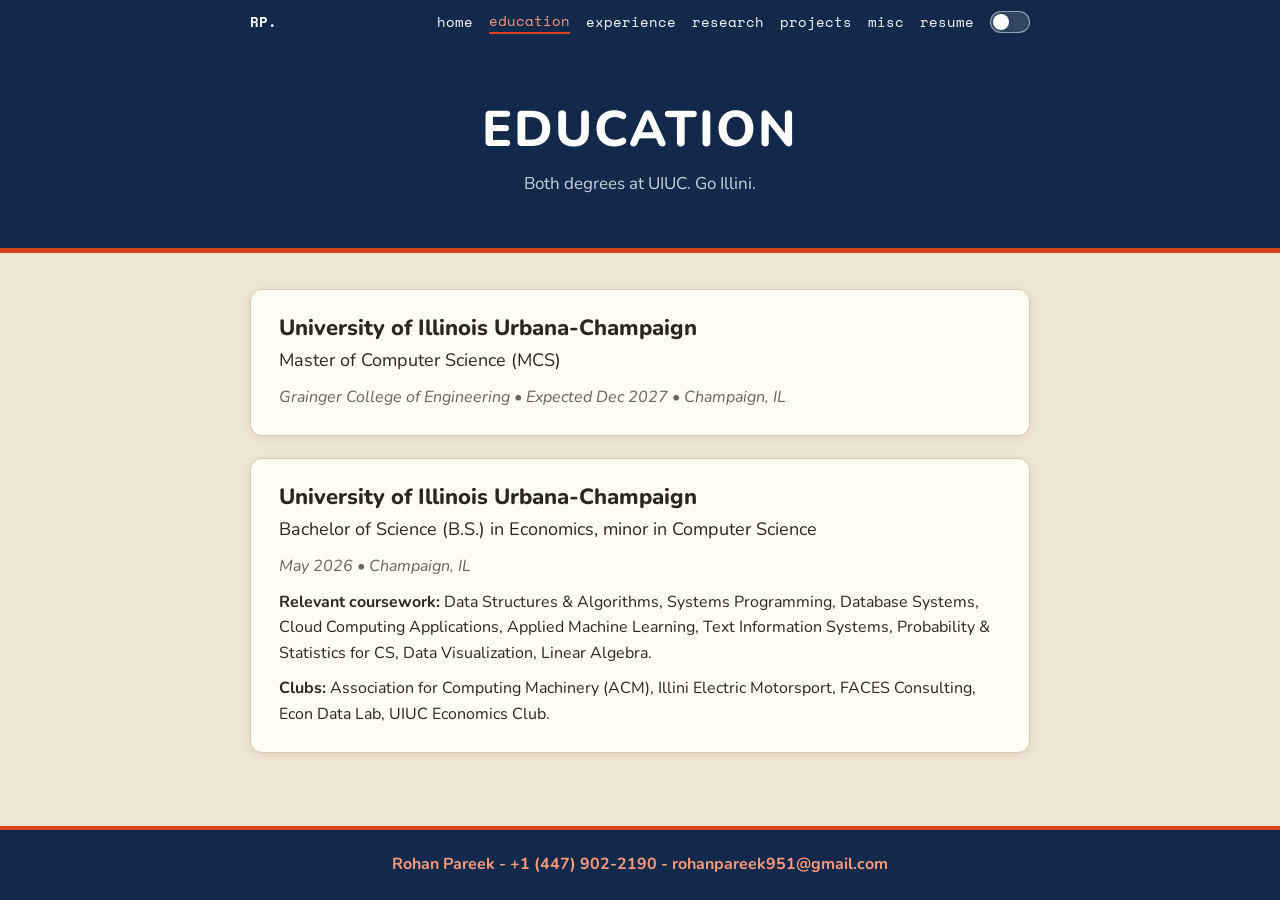
==== education.html @ 8a02ed47 "education tab, card layout, get in touch section changes" ====
<!DOCTYPE html>
<html lang="en">
<head>
<meta charset="utf-8">
<meta name="viewport" content="width=device-width, initial-scale=1">
<title>Education - Rohan Pareek</title>
<link rel="preconnect" href="https://fonts.googleapis.com">
<link rel="preconnect" href="https://fonts.gstatic.com" crossorigin>
<link href="https://fonts.googleapis.com/css2?family=Nunito:wght@400;600;700;800&family=Space+Mono:wght@400;700&display=swap" rel="stylesheet">
<link rel="stylesheet" href="style.css">
<script src="script.js"></script>
</head>
<body>

<nav>
  <div class="wrap nav-inner">
    <a href="index.html" class="logo">RP.</a>
    <div class="nav-links">
      <a href="index.html">home</a>
      <a href="education.html" class="active">education</a>
      <a href="experience.html">experience</a>
      <a href="research.html">research</a>
      <a href="projects.html">projects</a>
      <a href="misc.html">misc</a>
      <a href="resume.pdf" target="_blank" rel="noopener">resume</a>
      <button id="theme-btn" class="toggle" role="switch" aria-checked="false" aria-label="dark mode" title="dark mode"><span class="knob"></span></button>
    </div>
  </div>
</nav>

<header class="page-head">
  <div class="wrap">
    <h1>Education</h1>
    <p class="sub">Both degrees at UIUC. Go Illini.</p>
  </div>
</header>

<main class="wrap">

<div class="card">
  <h3>University of Illinois Urbana-Champaign</h3>
  <p class="card-sub">Master of Computer Science (MCS)</p>
  <p class="meta">Grainger College of Engineering &bull; Expected Dec 2027 &bull; Champaign, IL</p>
</div>

<div class="card">
  <h3>University of Illinois Urbana-Champaign</h3>
  <p class="card-sub">Bachelor of Science (B.S.) in Economics, minor in Computer Science</p>
  <p class="meta">May 2026 &bull; Champaign, IL</p>
  <p><b>Relevant coursework:</b> Data Structures &amp; Algorithms, Systems Programming,
    Database Systems, Cloud Computing Applications, Applied Machine Learning, Text
    Information Systems, Probability &amp; Statistics for CS, Data Visualization,
    Linear Algebra.</p>
  <p><b>Clubs:</b> Association for Computing Machinery (ACM), Illini Electric Motorsport,
    FACES Consulting, Econ Data Lab, UIUC Economics Club.</p>
</div>

</main>

<footer>
  <div class="wrap">
    <p>Rohan Pareek - <a href="tel:+14479022190">+1 (447) 902-2190</a> - <a href="mailto:rohanpareek951@gmail.com">rohanpareek951@gmail.com</a></p>
  </div>
</footer>

</body>
</html>
---- style.css ----
/* colors - illinois orange + navy */
:root {
  --bg: #efe5d3;
  --text: #2a2620;
  --muted: #6b6255;
  --navy: #13294b;
  --orange: #d8431f;
  --line: #d8c9ae;
  --box: #f8f2e7;
  --card: #fffcf6;
  --shadow: rgba(60, 40, 10, 0.08);
}

[data-theme="dark"] {
  --bg: #121a28;
  --text: #dde2ea;
  --muted: #95a0b2;
  --navy: #0b1424;
  --orange: #ff7a50;
  --line: #27344a;
  --box: #18233a;
  --card: #1a2539;
  --shadow: rgba(0, 0, 0, 0.35);
}

* {
  box-sizing: border-box;
}

body {
  margin: 0;
  font-family: "Nunito", -apple-system, Helvetica, Arial, sans-serif;
  font-size: 16px;
  line-height: 1.6;
  color: var(--text);
  background: var(--bg);
  min-height: 100vh;
  display: flex;
  flex-direction: column;
}

/* push the footer to the bottom on short pages */
main {
  flex: 1;
  width: 100%;
}

.wrap {
  max-width: 820px;
  margin: 0 auto;
  padding: 0 20px;
}

a {
  color: var(--orange);
}

a:hover {
  text-decoration-thickness: 2px;
}

/* nav */
nav {
  position: sticky;
  top: 0;
  z-index: 10;
  background: var(--navy);
  font-family: "Space Mono", Menlo, monospace;
  font-size: 14px;
}

.nav-inner {
  display: flex;
  justify-content: space-between;
  align-items: center;
  flex-wrap: wrap;
  gap: 8px;
  padding-top: 10px;
  padding-bottom: 10px;
}

nav a {
  color: #fff;
  text-decoration: none;
}

nav a:hover {
  color: #ff9a7a;
  text-decoration: underline;
}

/* the tab for the page you're on */
.nav-links a.active {
  color: #ff9a7a;
  border-bottom: 2px solid var(--orange);
}

.logo {
  font-weight: 700;
}

.nav-links {
  display: flex;
  flex-wrap: wrap;
  gap: 16px;
  align-items: center;
}

/* dark mode switch */
.toggle {
  position: relative;
  width: 40px;
  height: 22px;
  padding: 0;
  border: 1px solid #ffffff80;
  border-radius: 11px;
  background: #ffffff22;
  cursor: pointer;
  transition: background 0.2s;
}

.knob {
  position: absolute;
  top: 2px;
  left: 2px;
  width: 16px;
  height: 16px;
  border-radius: 50%;
  background: #fff;
  transition: left 0.2s;
}

.toggle[aria-checked="true"] {
  background: var(--orange);
  border-color: var(--orange);
}

.toggle[aria-checked="true"] .knob {
  left: 20px;
}

.toggle:hover {
  border-color: #fff;
}

/* header */
header {
  background: var(--navy);
  color: #fff;
  padding: 40px 0 44px;
  border-bottom: 5px solid var(--orange);
}

.header-inner {
  display: flex;
  align-items: center;
  gap: 28px;
}

.me {
  width: 130px;
  height: 130px;
  object-fit: cover;
  border: 3px solid #fff;
}

header h1 {
  margin: 0 0 6px;
  font-weight: 800;
  font-size: 38px;
  line-height: 1.2;
}

.sub {
  margin: 0 0 16px;
  color: #c9d2e0;
}

/* big centered intro on the home page */
header.hero {
  min-height: calc(100vh - 46px);
  display: flex;
  align-items: center;
  padding: 60px 0;
  text-align: center;
}

.hero-inner {
  width: 100%;
  max-width: 700px;
}

.hero h1 {
  font-size: clamp(38px, 7vw, 64px);
  font-weight: 800;
  line-height: 1.1;
  margin: 0 0 28px;
}

.hero .name {
  color: #ff7a50;
}

.hero p {
  color: #c9d2e0;
  font-size: 17px;
  margin: 0 auto 18px;
}

.hero .links {
  margin-top: 30px;
}

.hero .links a {
  margin: 0 5px 8px;
}

.hero .me {
  display: block;
  margin: 0 auto 24px;
  border-radius: 50%;
}

/* contact section under the hero */
.contact {
  text-align: center;
  padding: 30px 0 10px;
}

.contact h2::before {
  content: none;
}

.contact h2 {
  font-family: "Nunito", -apple-system, Helvetica, Arial, sans-serif;
  font-weight: 800;
  font-size: 26px;
}

.contact .links a {
  margin: 0 5px 8px;
  color: var(--orange);
  background: none;
  border-color: var(--orange);
}

.contact .links a:hover {
  color: #fff;
  background: var(--orange);
}

/* page title on the inner pages */
header.page-head {
  padding: 56px 0 50px;
  margin-bottom: 36px;
  text-align: center;
}

.page-head h1 {
  font-size: clamp(34px, 6vw, 50px);
  font-weight: 800;
  text-transform: uppercase;
  letter-spacing: 2px;
  margin-bottom: 10px;
}

.page-head .sub {
  margin: 0;
  font-size: 17px;
}

.sub a {
  color: #fff;
}

.links {
  margin: 0;
  font-family: "Space Mono", Menlo, monospace;
  font-size: 14px;
}

.links a {
  display: inline-flex;
  align-items: center;
  gap: 7px;
  color: #fff;
  text-decoration: none;
  background: #ffffff1a;
  border: 1px solid #ffffff59;
  border-radius: 999px;
  padding: 5px 16px;
  margin: 0 6px 8px 0;
  transition: background 0.15s, border-color 0.15s;
}

.links a:hover {
  background: var(--orange);
  border-color: var(--orange);
}

/* sections */
section {
  padding-top: 20px;
}

h2 {
  font-family: "Space Mono", Menlo, monospace;
  font-size: 20px;
  margin: 24px 0 14px;
}

h2::before {
  content: "# ";
  color: var(--orange);
}

h3 {
  font-size: 17px;
  margin: 0 0 6px;
}

ul {
  padding-left: 20px;
}

li {
  margin-bottom: 6px;
}

.small {
  font-size: 14px;
  color: var(--muted);
}

/* cards (education, experience, research, projects, misc) */
.card,
.project {
  background: var(--card);
  border: 1px solid var(--line);
  border-radius: 12px;
  padding: 24px 28px;
  margin-bottom: 22px;
  box-shadow: 0 2px 8px var(--shadow);
  transition: transform 0.15s, box-shadow 0.15s, border-color 0.15s;
}

.card:hover,
.project:hover {
  transform: translateY(-3px);
  box-shadow: 0 8px 22px var(--shadow);
  border-color: var(--orange);
}

.card h3 {
  font-size: 22px;
  font-weight: 800;
  line-height: 1.3;
  margin: 0 0 4px;
}

.card-sub {
  font-size: 18px;
  margin: 0 0 4px;
}

.meta {
  font-style: italic;
  color: var(--muted);
  margin: 0 0 12px;
}

.card p {
  margin: 0 0 10px;
}

.card > :last-child {
  margin-bottom: 0;
}

.card ul {
  margin: 8px 0 12px;
}

.misc-grid {
  display: grid;
  grid-template-columns: 1fr 1fr;
  gap: 0 22px;
}

.misc-grid .card:first-child {
  grid-column: 1 / -1;
}

.date {
  font-family: "Space Mono", Menlo, monospace;
  font-size: 13px;
  color: var(--muted);
  white-space: nowrap;
}

/* github link with the logo */
.stack + p {
  margin-top: 12px;
}

.gh-link {
  display: inline-flex;
  align-items: center;
  gap: 6px;
}

/* projects */
.projects {
  display: grid;
  grid-template-columns: 1fr 1fr;
  gap: 22px;
}

.project {
  margin-bottom: 0;
}

.project h3 {
  font-size: 20px;
  font-weight: 800;
}

.project p {
  margin: 0 0 8px;
  font-size: 15px;
}

.stack {
  font-family: "Space Mono", Menlo, monospace;
  font-size: 12.5px !important;
  color: var(--muted);
  margin-bottom: 0 !important;
}

.misc {
  list-style: square;
}

.misc li::marker {
  color: var(--orange);
}

/* footer */
footer {
  margin-top: 50px;
  padding: 22px 0;
  background: var(--navy);
  border-top: 4px solid var(--orange);
  text-align: center;
  font-weight: 700;
  color: #ff9a7a;
}

footer p {
  margin: 0;
}

footer a {
  color: inherit;
  text-decoration: none;
}

footer a:hover {
  text-decoration: underline;
}

/* phones */
@media (max-width: 600px) {
  .header-inner {
    flex-direction: column;
    align-items: flex-start;
    gap: 16px;
  }

  header h1 {
    font-size: 30px;
  }

  .projects,
  .misc-grid {
    grid-template-columns: 1fr;
  }

  .card {
    padding: 20px;
  }

  .nav-links {
    gap: 12px;
  }
}
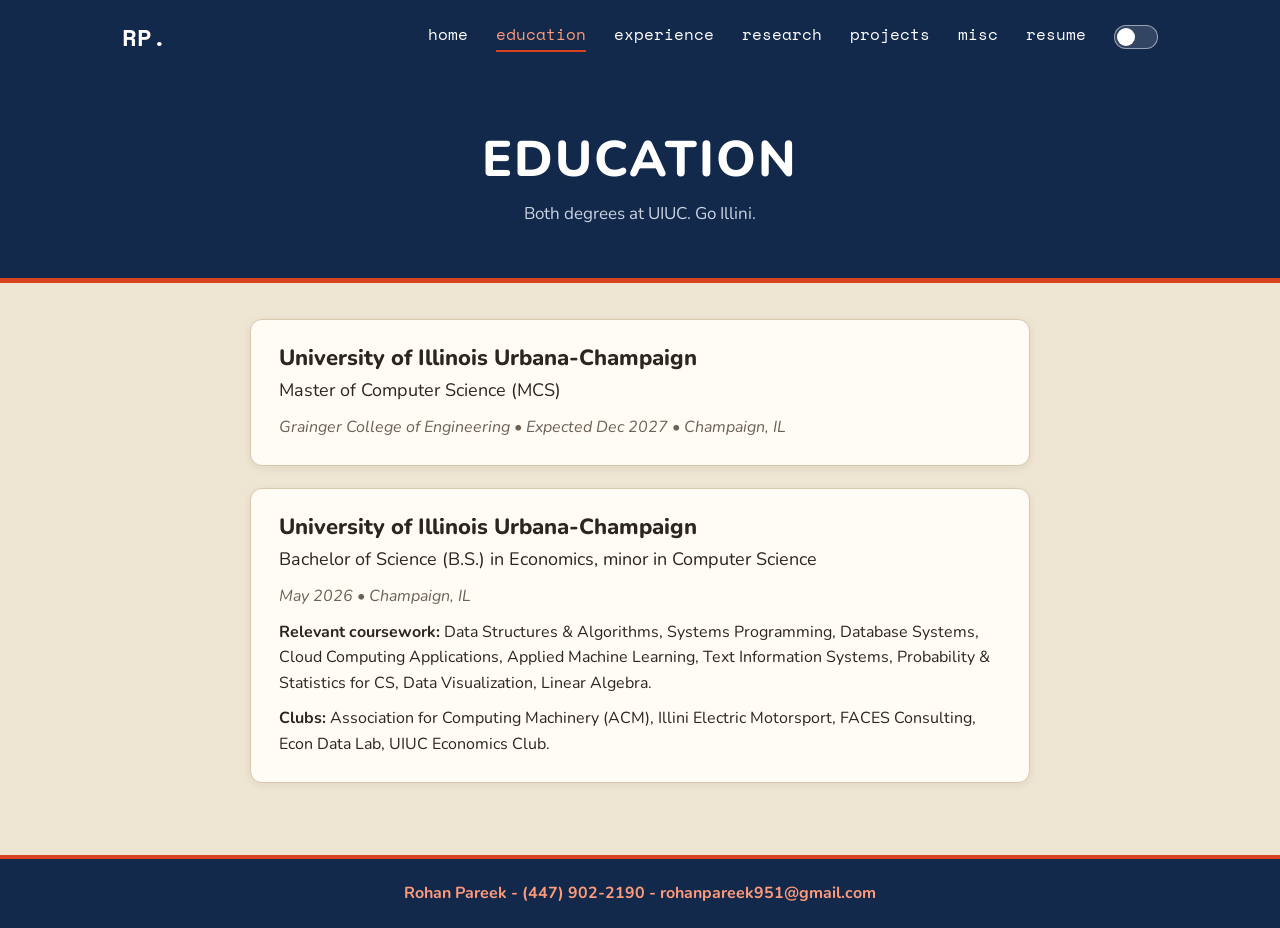
==== commit b5502b90: "phone menu, nav spacing, toggle fix" ====
--- a/education.html
+++ b/education.html
@@ -15,6 +15,7 @@
 <nav>
   <div class="wrap nav-inner">
     <a href="index.html" class="logo">RP.</a>
+    <button class="menu-btn" aria-label="menu" aria-expanded="false"><span></span><span></span><span></span></button>
     <div class="nav-links">
       <a href="index.html">home</a>
       <a href="education.html" class="active">education</a>
@@ -59,7 +60,7 @@
 
 <footer>
   <div class="wrap">
-    <p>Rohan Pareek - <a href="tel:+14479022190">+1 (447) 902-2190</a> - <a href="mailto:rohanpareek951@gmail.com">rohanpareek951@gmail.com</a></p>
+    <p>Rohan Pareek - <a href="tel:+14479022190">(447) 902-2190</a> - <a href="mailto:rohanpareek951@gmail.com">rohanpareek951@gmail.com</a></p>
   </div>
 </footer>
 
--- a/style.css
+++ b/style.css
@@ -66,7 +66,13 @@
   z-index: 10;
   background: var(--navy);
   font-family: "Space Mono", Menlo, monospace;
-  font-size: 14px;
+  font-size: 16px;
+}
+
+/* nav bar gets more room than the page text */
+nav .wrap {
+  max-width: 1100px;
+  padding: 18px 32px;
 }
 
 .nav-inner {
@@ -74,9 +80,9 @@
   justify-content: space-between;
   align-items: center;
   flex-wrap: wrap;
-  gap: 8px;
-  padding-top: 10px;
-  padding-bottom: 10px;
+  gap: 10px;
+  padding-top: 18px;
+  padding-bottom: 18px;
 }
 
 nav a {
@@ -84,6 +90,12 @@
   text-decoration: none;
 }
 
+/* every tab gets the same underline space so the active one doesn't jump */
+.nav-links a {
+  padding-bottom: 2px;
+  border-bottom: 2px solid transparent;
+}
+
 nav a:hover {
   color: #ff9a7a;
   text-decoration: underline;
@@ -92,39 +104,42 @@
 /* the tab for the page you're on */
 .nav-links a.active {
   color: #ff9a7a;
-  border-bottom: 2px solid var(--orange);
+  border-bottom-color: var(--orange);
 }
 
 .logo {
   font-weight: 700;
+  font-size: 24px;
 }
 
 .nav-links {
   display: flex;
   flex-wrap: wrap;
-  gap: 16px;
+  gap: 28px;
   align-items: center;
 }
 
-/* dark mode switch */
+/* dark mode switch - 3px gap around the knob in both positions */
 .toggle {
   position: relative;
-  width: 40px;
-  height: 22px;
+  flex-shrink: 0;
+  width: 44px;
+  height: 24px;
   padding: 0;
-  border: 1px solid #ffffff80;
-  border-radius: 11px;
+  border: none;
+  border-radius: 12px;
   background: #ffffff22;
+  box-shadow: inset 0 0 0 1px #ffffff80;
   cursor: pointer;
   transition: background 0.2s;
 }
 
 .knob {
   position: absolute;
-  top: 2px;
-  left: 2px;
-  width: 16px;
-  height: 16px;
+  top: 3px;
+  left: 3px;
+  width: 18px;
+  height: 18px;
   border-radius: 50%;
   background: #fff;
   transition: left 0.2s;
@@ -132,15 +147,15 @@
 
 .toggle[aria-checked="true"] {
   background: var(--orange);
-  border-color: var(--orange);
+  box-shadow: none;
 }
 
 .toggle[aria-checked="true"] .knob {
-  left: 20px;
+  left: 23px;
 }
 
 .toggle:hover {
-  border-color: #fff;
+  box-shadow: inset 0 0 0 1px #fff;
 }
 
 /* header */
@@ -178,7 +193,7 @@
 
 /* big centered intro on the home page */
 header.hero {
-  min-height: calc(100vh - 46px);
+  min-height: calc(100vh - 66px);
   display: flex;
   align-items: center;
   padding: 60px 0;
@@ -235,6 +250,17 @@
   font-family: "Nunito", -apple-system, Helvetica, Arial, sans-serif;
   font-weight: 800;
   font-size: 26px;
+}
+
+/* emoji hangs off the left so the words themselves are centered */
+.contact .title {
+  position: relative;
+}
+
+.contact .phone {
+  position: absolute;
+  right: 100%;
+  margin-right: 8px;
 }
 
 .contact .links a {
@@ -469,6 +495,80 @@
   text-decoration: underline;
 }
 
+/* hamburger menu - only shows on phones */
+.menu-btn {
+  display: none;
+  flex-direction: column;
+  justify-content: center;
+  gap: 5px;
+  width: 40px;
+  height: 40px;
+  padding: 8px;
+  background: none;
+  border: none;
+  cursor: pointer;
+}
+
+.menu-btn span {
+  display: block;
+  height: 3px;
+  background: #fff;
+  border-radius: 2px;
+  transition: transform 0.2s, opacity 0.2s;
+}
+
+/* lines turn into an X when the menu is open */
+nav.open .menu-btn span:nth-child(1) {
+  transform: translateY(8px) rotate(45deg);
+}
+
+nav.open .menu-btn span:nth-child(2) {
+  opacity: 0;
+}
+
+nav.open .menu-btn span:nth-child(3) {
+  transform: translateY(-8px) rotate(-45deg);
+}
+
+@media (max-width: 820px) {
+  .menu-btn {
+    display: flex;
+  }
+
+  .nav-links {
+    display: none;
+    width: 100%;
+    flex-direction: column;
+    align-items: flex-start;
+    gap: 0;
+    padding-top: 8px;
+  }
+
+  nav.open .nav-links {
+    display: flex;
+  }
+
+  .nav-links a {
+    width: 100%;
+    padding: 12px 0;
+    font-size: 17px;
+    border-bottom: 1px solid #ffffff1f;
+  }
+
+  .nav-links a.active {
+    border-bottom-color: #ffffff1f;
+  }
+
+  .nav-links a.active::before {
+    content: "> ";
+    color: var(--orange);
+  }
+
+  .toggle {
+    margin-top: 14px;
+  }
+}
+
 /* phones */
 @media (max-width: 600px) {
   .header-inner {
@@ -490,7 +590,11 @@
     padding: 20px;
   }
 
-  .nav-links {
-    gap: 12px;
-  }
-}
+  nav {
+    font-size: 14px;
+  }
+
+  nav .wrap {
+    padding: 14px 16px;
+  }
+}
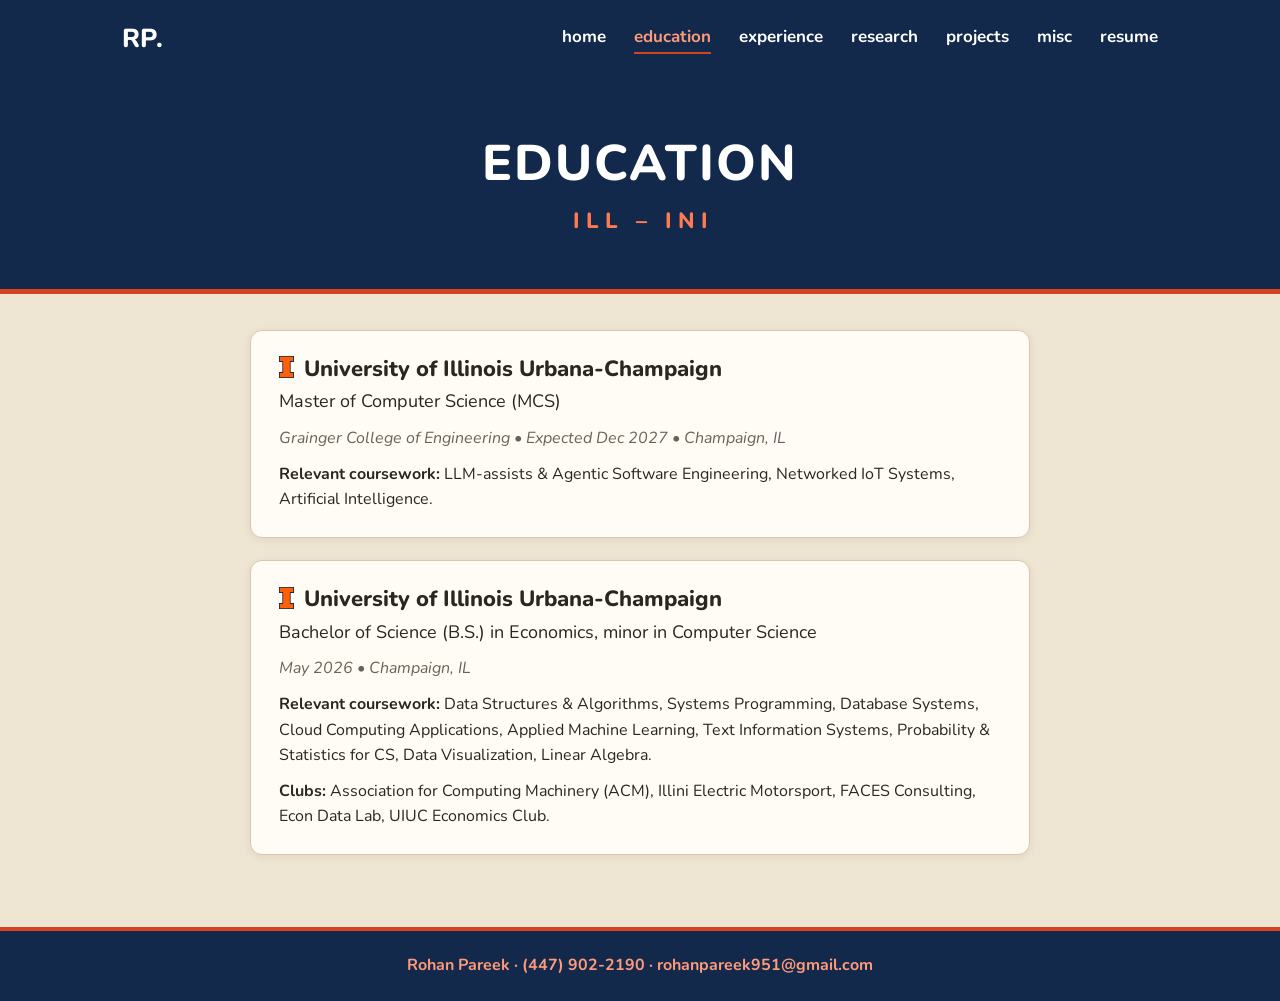
==== commit a728f419: "remove dark mode, dot separators in footer" ====
--- a/education.html
+++ b/education.html
@@ -24,7 +24,6 @@
       <a href="projects.html">projects</a>
       <a href="misc.html">misc</a>
       <a href="resume.pdf" target="_blank" rel="noopener">resume</a>
-      <button id="theme-btn" class="toggle" role="switch" aria-checked="false" aria-label="dark mode" title="dark mode"><span class="knob"></span></button>
     </div>
   </div>
 </nav>
@@ -32,20 +31,22 @@
 <header class="page-head">
   <div class="wrap">
     <h1>Education</h1>
-    <p class="sub">Both degrees at UIUC. Go Illini.</p>
+    <p class="sub chant">ILL &ndash; INI</p>
   </div>
 </header>
 
 <main class="wrap">
 
 <div class="card">
-  <h3>University of Illinois Urbana-Champaign</h3>
+  <h3><img src="illini.svg" alt="" class="inline-logo">University of Illinois Urbana-Champaign</h3>
   <p class="card-sub">Master of Computer Science (MCS)</p>
   <p class="meta">Grainger College of Engineering &bull; Expected Dec 2027 &bull; Champaign, IL</p>
+  <p><b>Relevant coursework:</b> LLM-assists &amp; Agentic Software Engineering, Networked IoT
+    Systems, Artificial Intelligence.</p>
 </div>
 
 <div class="card">
-  <h3>University of Illinois Urbana-Champaign</h3>
+  <h3><img src="illini.svg" alt="" class="inline-logo">University of Illinois Urbana-Champaign</h3>
   <p class="card-sub">Bachelor of Science (B.S.) in Economics, minor in Computer Science</p>
   <p class="meta">May 2026 &bull; Champaign, IL</p>
   <p><b>Relevant coursework:</b> Data Structures &amp; Algorithms, Systems Programming,
@@ -60,7 +61,7 @@
 
 <footer>
   <div class="wrap">
-    <p>Rohan Pareek - <a href="tel:+14479022190">(447) 902-2190</a> - <a href="mailto:rohanpareek951@gmail.com">rohanpareek951@gmail.com</a></p>
+    <p>Rohan Pareek &middot; <a href="tel:+14479022190">(447) 902-2190</a> &middot; <a href="mailto:rohanpareek951@gmail.com">rohanpareek951@gmail.com</a></p>
   </div>
 </footer>
 
--- a/style.css
+++ b/style.css
@@ -1,4 +1,4 @@
-/* colors - illinois orange + navy */
+/* colors - illinois orange + navy (light theme only) */
 :root {
   --bg: #efe5d3;
   --text: #2a2620;
@@ -11,17 +11,6 @@
   --shadow: rgba(60, 40, 10, 0.08);
 }
 
-[data-theme="dark"] {
-  --bg: #121a28;
-  --text: #dde2ea;
-  --muted: #95a0b2;
-  --navy: #0b1424;
-  --orange: #ff7a50;
-  --line: #27344a;
-  --box: #18233a;
-  --card: #1a2539;
-  --shadow: rgba(0, 0, 0, 0.35);
-}
 
 * {
   box-sizing: border-box;
@@ -65,8 +54,9 @@
   top: 0;
   z-index: 10;
   background: var(--navy);
-  font-family: "Space Mono", Menlo, monospace;
-  font-size: 16px;
+  font-family: "Nunito", -apple-system, Helvetica, Arial, sans-serif;
+  font-size: 17px;
+  font-weight: 700;
 }
 
 /* nav bar gets more room than the page text */
@@ -108,8 +98,8 @@
 }
 
 .logo {
-  font-weight: 700;
-  font-size: 24px;
+  font-weight: 800;
+  font-size: 26px;
 }
 
 .nav-links {
@@ -117,45 +107,6 @@
   flex-wrap: wrap;
   gap: 28px;
   align-items: center;
-}
-
-/* dark mode switch - 3px gap around the knob in both positions */
-.toggle {
-  position: relative;
-  flex-shrink: 0;
-  width: 44px;
-  height: 24px;
-  padding: 0;
-  border: none;
-  border-radius: 12px;
-  background: #ffffff22;
-  box-shadow: inset 0 0 0 1px #ffffff80;
-  cursor: pointer;
-  transition: background 0.2s;
-}
-
-.knob {
-  position: absolute;
-  top: 3px;
-  left: 3px;
-  width: 18px;
-  height: 18px;
-  border-radius: 50%;
-  background: #fff;
-  transition: left 0.2s;
-}
-
-.toggle[aria-checked="true"] {
-  background: var(--orange);
-  box-shadow: none;
-}
-
-.toggle[aria-checked="true"] .knob {
-  left: 23px;
-}
-
-.toggle:hover {
-  box-shadow: inset 0 0 0 1px #fff;
 }
 
 /* header */
@@ -293,6 +244,14 @@
 .page-head .sub {
   margin: 0;
   font-size: 17px;
+}
+
+.chant {
+  color: #ff7a50 !important;
+  font-weight: 800;
+  font-size: 22px !important;
+  letter-spacing: 6px;
+  padding-left: 6px;
 }
 
 .sub a {
@@ -407,6 +366,14 @@
   margin: 8px 0 12px;
 }
 
+/* small logo sitting in front of a card title */
+.inline-logo {
+  height: 1em;
+  width: auto;
+  margin-right: 10px;
+  vertical-align: -0.12em;
+}
+
 .misc-grid {
   display: grid;
   grid-template-columns: 1fr 1fr;
@@ -564,9 +531,6 @@
     color: var(--orange);
   }
 
-  .toggle {
-    margin-top: 14px;
-  }
 }
 
 /* phones */
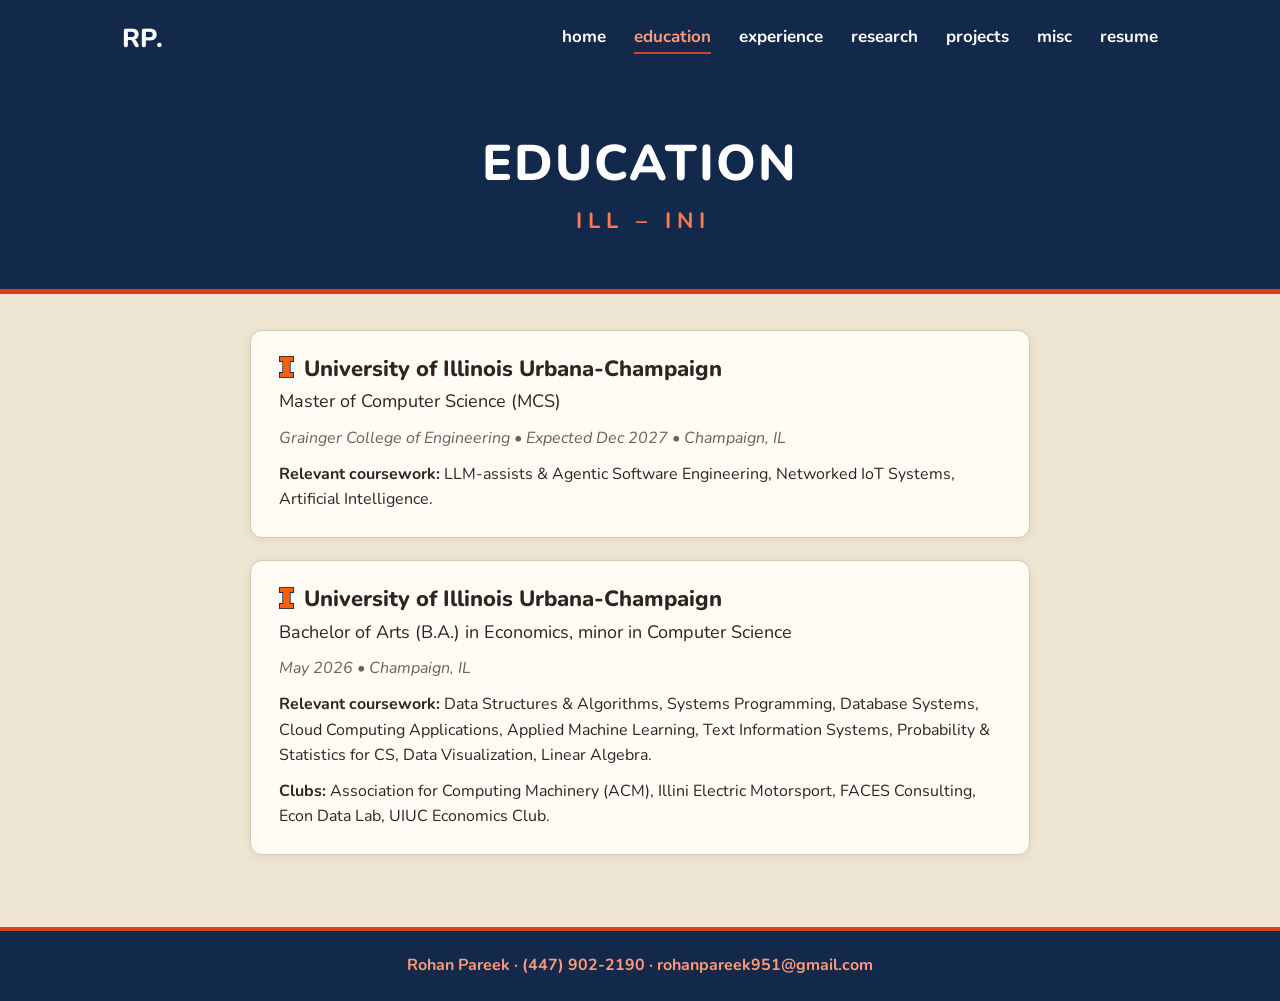
==== commit 1d03a947: "Polish research, projects, education and misc pages" ====
--- a/education.html
+++ b/education.html
@@ -47,7 +47,7 @@
 
 <div class="card">
   <h3><img src="illini.svg" alt="" class="inline-logo">University of Illinois Urbana-Champaign</h3>
-  <p class="card-sub">Bachelor of Science (B.S.) in Economics, minor in Computer Science</p>
+  <p class="card-sub">Bachelor of Arts (B.A.) in Economics, minor in Computer Science</p>
   <p class="meta">May 2026 &bull; Champaign, IL</p>
   <p><b>Relevant coursework:</b> Data Structures &amp; Algorithms, Systems Programming,
     Database Systems, Cloud Computing Applications, Applied Machine Learning, Text
--- a/style.css
+++ b/style.css
@@ -243,7 +243,8 @@
 
 .page-head .sub {
   margin: 0;
-  font-size: 17px;
+  font-size: 20px;
+  font-weight: 700;
 }
 
 .chant {
@@ -391,6 +392,26 @@
   white-space: nowrap;
 }
 
+/* small github box next to a project name */
+.gh-icon {
+  display: inline-flex;
+  align-items: center;
+  justify-content: center;
+  width: 32px;
+  height: 32px;
+  margin-left: 12px;
+  vertical-align: middle;
+  color: var(--orange);
+  border: 1px solid var(--orange);
+  border-radius: 8px;
+  transition: background 0.15s, color 0.15s;
+}
+
+.gh-icon:hover {
+  background: var(--orange);
+  color: #fff;
+}
+
 /* github link with the logo */
 .stack + p {
   margin-top: 12px;
@@ -399,7 +420,20 @@
 .gh-link {
   display: inline-flex;
   align-items: center;
-  gap: 6px;
+  gap: 7px;
+  font-family: "Space Mono", Menlo, monospace;
+  font-size: 14px;
+  color: var(--orange);
+  text-decoration: none;
+  border: 1px solid var(--orange);
+  border-radius: 999px;
+  padding: 5px 16px;
+  transition: background 0.15s, color 0.15s;
+}
+
+.gh-link:hover {
+  background: var(--orange);
+  color: #fff;
 }
 
 /* projects */
@@ -436,6 +470,21 @@
 
 .misc li::marker {
   color: var(--orange);
+}
+
+/* lists with an emoji instead of a bullet (misc page) */
+.icons {
+  list-style: none;
+  padding-left: 0;
+}
+
+.icons li {
+  margin-bottom: 10px;
+}
+
+.ico {
+  display: inline-block;
+  width: 1.8em;
 }
 
 /* footer */
